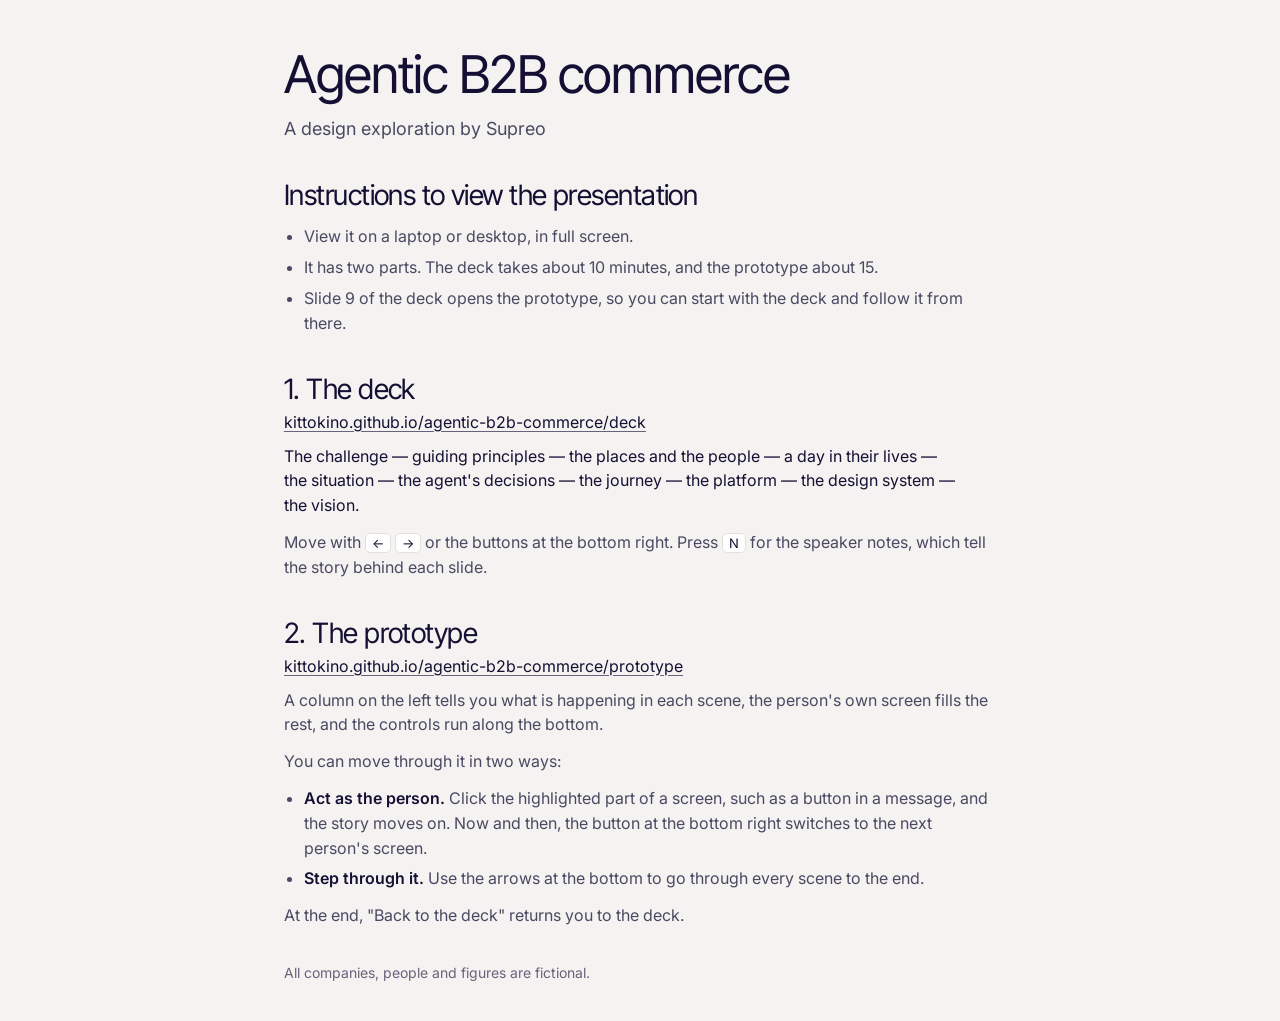
==== index.html @ 4f44b6f1 "Start page: the prototype's screen described in one sentence Co-Authored-By: Claude Opus 5.5 <norepl" ====
<!doctype html>
<html lang="en">
<head>
  <meta charset="utf-8">
  <meta name="viewport" content="width=device-width, initial-scale=1">
  <title>Agentic B2B Commerce</title>
  <meta name="description" content="A design exploration of B2B commerce with agentic AI: a slide deck and a working prototype.">
  <link rel="preconnect" href="https://fonts.googleapis.com">
  <link rel="preconnect" href="https://fonts.gstatic.com" crossorigin>
  <link href="https://fonts.googleapis.com/css2?family=Instrument+Serif:ital@1&family=Inter+Tight:wght@400;500&family=Inter:wght@400;500;600;700&display=swap" rel="stylesheet">
  <link rel="stylesheet" href="shared/tokens.css?v=3">
  <link rel="stylesheet" href="shared/components.css?v=5">
  <style>
    * { box-sizing: border-box; }
    body { margin: 0; background: var(--bg); color: var(--ink); font-family: var(--font); -webkit-font-smoothing: antialiased; }
    main { max-width: 760px; margin: 0 auto; padding: 48px 24px 40px; }
    h1 { font-family: var(--font-display); font-weight: 400; font-size: 52px; line-height: 1.05; letter-spacing: -.02em; margin: 0; }
    .by { margin: 12px 0 0; font-size: 18px; color: var(--ink-2); }
    section { margin-top: 36px; }
    h2 { font-family: var(--font-display); font-weight: 400; font-size: 28px; letter-spacing: -.02em; margin: 0; }
    .url { display: inline-block; margin-top: 6px; font-size: 16px; color: var(--ink); text-decoration: underline; text-underline-offset: 3px; text-decoration-color: var(--ink-3); word-break: break-word; }
    .url:hover { text-decoration-color: var(--ink); }
    .url:focus-visible { outline: 2px solid var(--ink); outline-offset: 3px; border-radius: 2px; }
    p { font-size: 16px; line-height: 1.55; color: var(--ink-2); margin: 12px 0 0; }
    .reel { color: var(--ink); }
    /* Each stop stays on one line; lines break only between stops. */
    .reel span { white-space: nowrap; }
    ul { margin: 12px 0 0; padding-left: 20px; font-size: 16px; line-height: 1.55; color: var(--ink-2); }
    li + li { margin-top: 6px; }
    li b { color: var(--ink); font-weight: 600; }
    kbd { font-family: var(--font); font-size: 13px; padding: 1px 6px; border: 1px solid var(--line); border-radius: 5px; background: var(--surface); color: var(--ink); }
    footer { margin-top: 36px; font-size: 14px; color: var(--ink-3); }
    @media (max-width: 560px) { main { padding-top: 40px; } h1 { font-size: 40px; } }
  </style>
</head>
<body>
<main>
  <h1>Agentic B2B commerce</h1>
  <p class="by">A design exploration by Supreo</p>

  <section>
    <h2>Instructions to view the presentation</h2>
    <ul>
      <li>View it on a laptop or desktop, in full screen.</li>
      <li>It has two parts. The deck takes about 10 minutes, and the prototype about 15.</li>
      <li>Slide 9 of the deck opens the prototype, so you can start with the deck and follow it from there.</li>
    </ul>
  </section>

  <section>
    <h2>1. The deck</h2>
    <!-- Named tabs: the prototype's "Back to the deck" switches to the deck's tab. -->
    <a class="url" href="deck/" target="kade-deck">kittokino.github.io/agentic-b2b-commerce/deck</a>
    <p class="reel"><span>The challenge&nbsp;—</span> <span>guiding principles&nbsp;—</span> <span>the places and the people&nbsp;—</span> <span>a day in their lives&nbsp;—</span> <span>the situation&nbsp;—</span> <span>the agent's decisions&nbsp;—</span> <span>the journey&nbsp;—</span> <span>the platform&nbsp;—</span> <span>the design system&nbsp;—</span> <span>the vision.</span></p>
    <p class="keys">Move with <kbd>←</kbd> <kbd>→</kbd> or the buttons at the bottom right. Press <kbd>N</kbd> for the speaker notes, which tell the story behind each slide.</p>
  </section>

  <section>
    <h2>2. The prototype</h2>
    <a class="url" href="prototype/" target="kade-prototype">kittokino.github.io/agentic-b2b-commerce/prototype</a>
    <p>A column on the left tells you what is happening in each scene, the person's own screen fills the rest, and the controls run along the bottom.</p>
    <p>You can move through it in two ways:</p>
    <ul>
      <li><b>Act as the person.</b> Click the highlighted part of a screen, such as a button in a message, and the story moves on. Now and then, the button at the bottom right switches to the next person's screen.</li>
      <li><b>Step through it.</b> Use the arrows at the bottom to go through every scene to the end.</li>
    </ul>
    <p>At the end, "Back to the deck" returns you to the deck.</p>
  </section>

  <footer>All companies, people and figures are fictional.</footer>
</main>
</body>
</html>
---- shared/tokens.css ----
/* Design tokens shared by the deck and the prototype: one source for colour and type. */
:root {
  --bg: #f5f3f1;
  --surface: #ffffff;
  --ink: #150f33;
  --ink-2: #4b4862;
  --ink-3: #67637a;  /* 4.7:1 or better on every background we use */
  --line: #e3e0da;
  --red: #e2103c;
  --red-soft: #fce4e9;
  --red-text: #c40e35;  /* red words: 5:1 or better on every background we use; --red stays for shapes */

  /* Status: the only colours besides red and navy. */
  --done: #2f7a49;
  --done-soft: #e3f1e6;
  --wait: #e2103c;
  --wait-soft: #fce4e9;
  --suggest: #9a6200;
  --suggest-soft: #fbefd8;
  --person: #150f33;
  --person-soft: #e9e8f0;

  --radius: 14px;
  --font-display: "Inter Tight", "Inter", system-ui, sans-serif;
  --font: "Inter", system-ui, -apple-system, "Segoe UI", sans-serif;
  --font-voice: "Instrument Serif", Georgia, serif;
}
---- shared/components.css ----
/* Components shared by the deck and the prototype. They read only the tokens. */

.ico { width: 1em; height: 1em; fill: none; stroke: currentColor; stroke-width: 1.6; stroke-linecap: round; stroke-linejoin: round; flex: none; }


/* Status: a small mark and plain text, no filled pill. Colour is kept for the agent's stop.
   ✓ done · ● waiting on someone · ● in red: the agent stopped · faint: received, not yet checked */
.status { display: inline-flex; align-items: center; gap: 7px; font-size: 14px; font-weight: 600; line-height: 1.3; color: var(--ink); white-space: nowrap; }
.status::before { content: ""; flex: none; width: 7px; height: 7px; border-radius: 50%; background: currentColor; }
.status .ico { font-size: 15px; stroke-width: 2.2; }
.status.done::before { display: none; }
.status.wait { color: var(--red-text); }
.status.plain { color: var(--ink-3); font-weight: 500; }

/* Faces */
.face { width: 56px; height: 56px; border-radius: 50%; background: var(--surface); border: 1px solid var(--line); overflow: hidden; flex: none; display: grid; place-items: center; }
.face img { width: 100%; height: 100%; object-fit: cover; }
/* The agent: navy warming into red from the top right (our two colours), no ring.
   Drawn slightly smaller so it balances against the white human faces. */
.face.agent {
  border: 0; color: #fff; font-size: 26px; transform: scale(.92);
  background:
    radial-gradient(90% 90% at 88% 10%, rgba(226, 16, 60, .95) 0%, rgba(226, 16, 60, .45) 38%, rgba(226, 16, 60, 0) 70%),
    radial-gradient(70% 70% at 12% 95%, rgba(92, 82, 150, .55) 0%, rgba(92, 82, 150, 0) 70%),
    var(--ink);
}
.face.sm { width: 36px; height: 36px; }
.face.sm.agent { font-size: 17px; }
.face.xs { width: 28px; height: 28px; }
.face.xs.agent { font-size: 14px; }

/* Priya's own assistant: outlined sparkle, no red ring (not Sana's agent). */
.assistant { display: inline-grid; place-items: center; width: 20px; height: 20px; border-radius: 50%; border: 1.5px solid var(--ink); color: var(--ink); font-size: 11px; flex: none; }
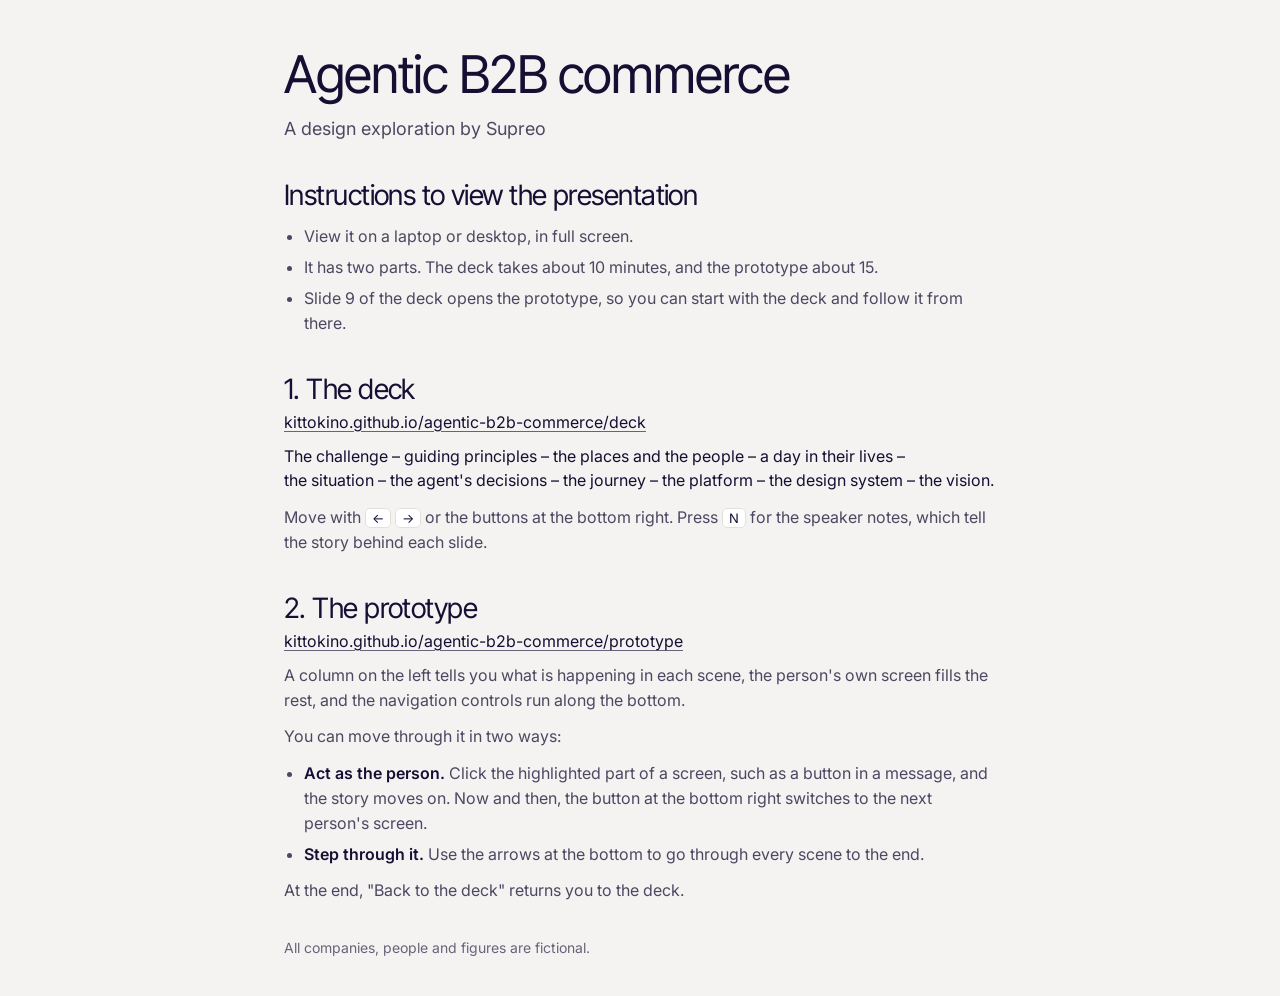
==== commit df681ca7: "Start page: en dashes in the deck's highlights; 'navigation controls' Co-Authored-By: Claude Opus 5." ====
--- a/index.html
+++ b/index.html
@@ -51,14 +51,14 @@
     <h2>1. The deck</h2>
     <!-- Named tabs: the prototype's "Back to the deck" switches to the deck's tab. -->
     <a class="url" href="deck/" target="kade-deck">kittokino.github.io/agentic-b2b-commerce/deck</a>
-    <p class="reel"><span>The challenge&nbsp;—</span> <span>guiding principles&nbsp;—</span> <span>the places and the people&nbsp;—</span> <span>a day in their lives&nbsp;—</span> <span>the situation&nbsp;—</span> <span>the agent's decisions&nbsp;—</span> <span>the journey&nbsp;—</span> <span>the platform&nbsp;—</span> <span>the design system&nbsp;—</span> <span>the vision.</span></p>
+    <p class="reel"><span>The challenge&nbsp;–</span> <span>guiding principles&nbsp;–</span> <span>the places and the people&nbsp;–</span> <span>a day in their lives&nbsp;–</span> <span>the situation&nbsp;–</span> <span>the agent's decisions&nbsp;–</span> <span>the journey&nbsp;–</span> <span>the platform&nbsp;–</span> <span>the design system&nbsp;–</span> <span>the vision.</span></p>
     <p class="keys">Move with <kbd>←</kbd> <kbd>→</kbd> or the buttons at the bottom right. Press <kbd>N</kbd> for the speaker notes, which tell the story behind each slide.</p>
   </section>
 
   <section>
     <h2>2. The prototype</h2>
     <a class="url" href="prototype/" target="kade-prototype">kittokino.github.io/agentic-b2b-commerce/prototype</a>
-    <p>A column on the left tells you what is happening in each scene, the person's own screen fills the rest, and the controls run along the bottom.</p>
+    <p>A column on the left tells you what is happening in each scene, the person's own screen fills the rest, and the navigation controls run along the bottom.</p>
     <p>You can move through it in two ways:</p>
     <ul>
       <li><b>Act as the person.</b> Click the highlighted part of a screen, such as a button in a message, and the story moves on. Now and then, the button at the bottom right switches to the next person's screen.</li>
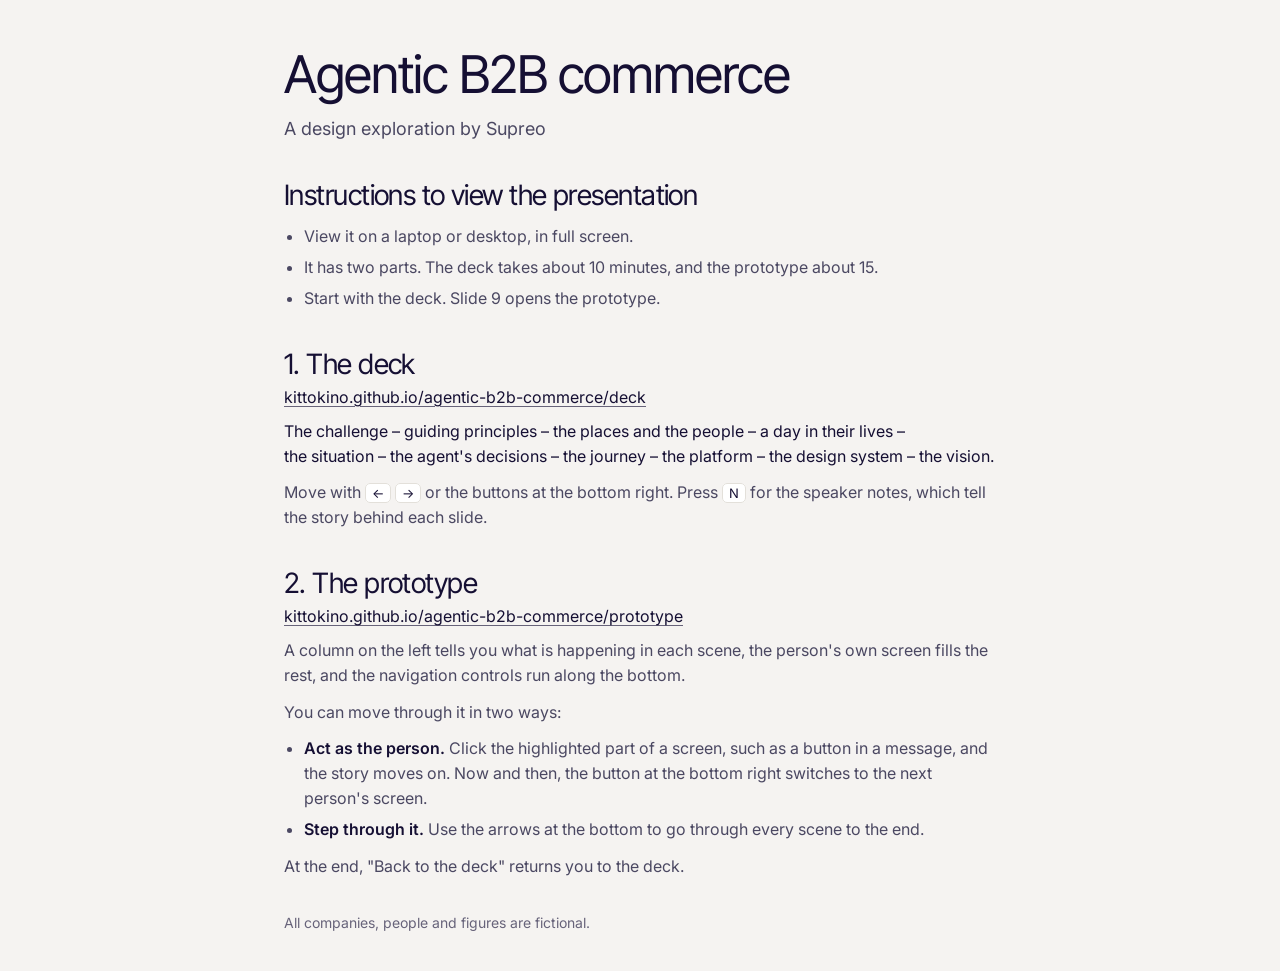
==== commit 41eeb1fd: "Start page: shorter instruction about slide 9, and no orphaned last words Co-Authored-By: Claude Opu" ====
--- a/index.html
+++ b/index.html
@@ -29,6 +29,8 @@
     li + li { margin-top: 6px; }
     li b { color: var(--ink); font-weight: 600; }
     kbd { font-family: var(--font); font-size: 13px; padding: 1px 6px; border: 1px solid var(--line); border-radius: 5px; background: var(--surface); color: var(--ink); }
+    /* No single word left alone on a paragraph's last line, where the browser supports it. */
+    p, li { text-wrap: pretty; }
     footer { margin-top: 36px; font-size: 14px; color: var(--ink-3); }
     @media (max-width: 560px) { main { padding-top: 40px; } h1 { font-size: 40px; } }
   </style>
@@ -43,7 +45,7 @@
     <ul>
       <li>View it on a laptop or desktop, in full screen.</li>
       <li>It has two parts. The deck takes about 10 minutes, and the prototype about 15.</li>
-      <li>Slide 9 of the deck opens the prototype, so you can start with the deck and follow it from there.</li>
+      <li>Start with the deck. Slide 9 opens the prototype.</li>
     </ul>
   </section>
 
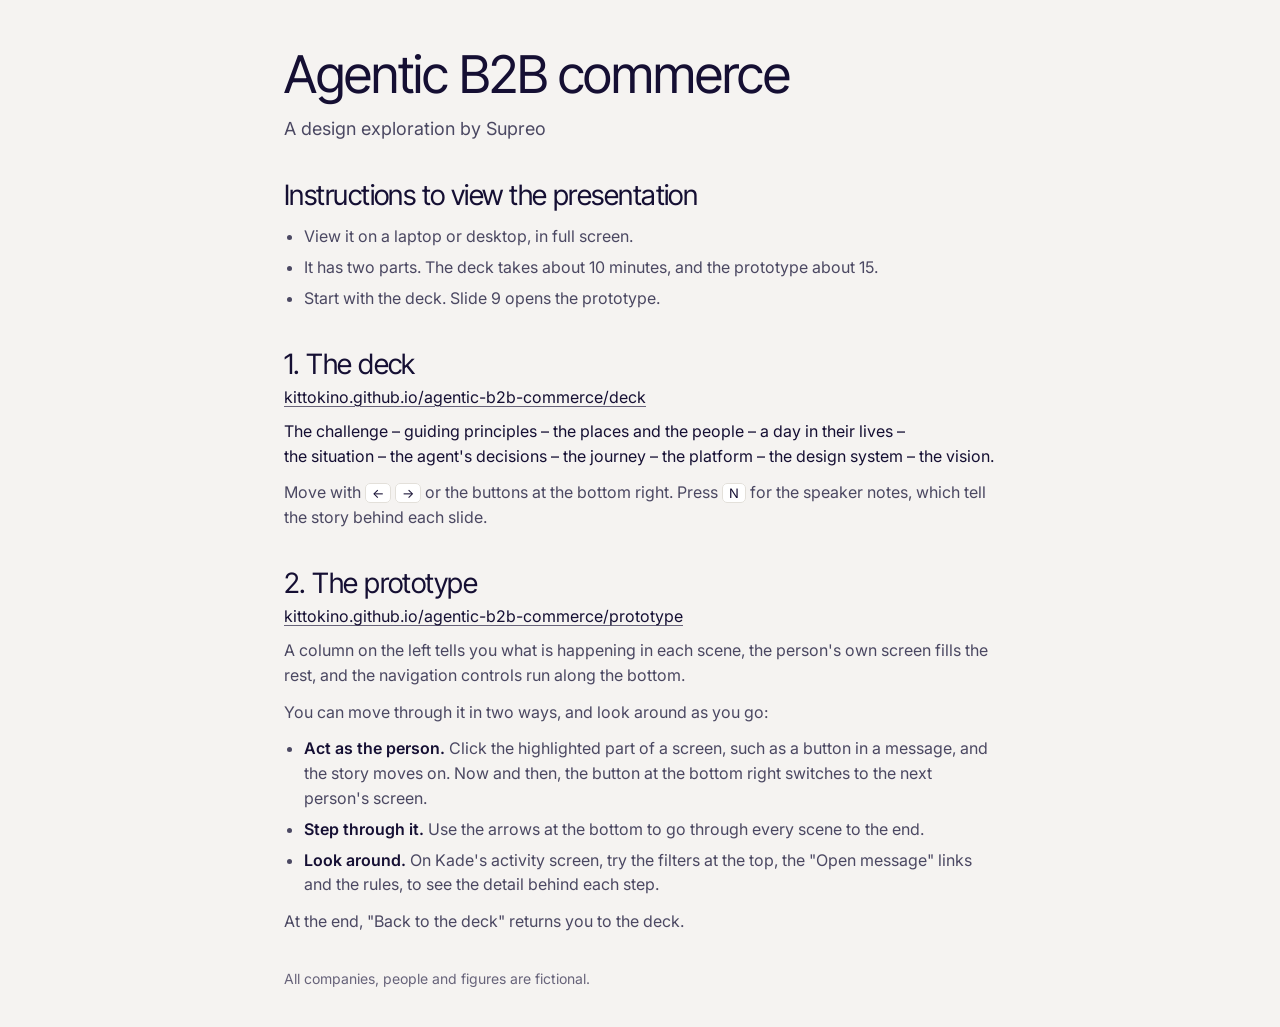
==== commit e33411e7: "Start page: invite readers to look around the prototype (filters, messages, rules) Co-Authored-By: C" ====
--- a/index.html
+++ b/index.html
@@ -61,10 +61,11 @@
     <h2>2. The prototype</h2>
     <a class="url" href="prototype/" target="kade-prototype">kittokino.github.io/agentic-b2b-commerce/prototype</a>
     <p>A column on the left tells you what is happening in each scene, the person's own screen fills the rest, and the navigation controls run along the bottom.</p>
-    <p>You can move through it in two ways:</p>
+    <p>You can move through it in two ways, and look around as you go:</p>
     <ul>
       <li><b>Act as the person.</b> Click the highlighted part of a screen, such as a button in a message, and the story moves on. Now and then, the button at the bottom right switches to the next person's screen.</li>
       <li><b>Step through it.</b> Use the arrows at the bottom to go through every scene to the end.</li>
+      <li><b>Look around.</b> On Kade's activity screen, try the filters at the top, the "Open message" links and the rules, to see the detail behind each step.</li>
     </ul>
     <p>At the end, "Back to the deck" returns you to the deck.</p>
   </section>
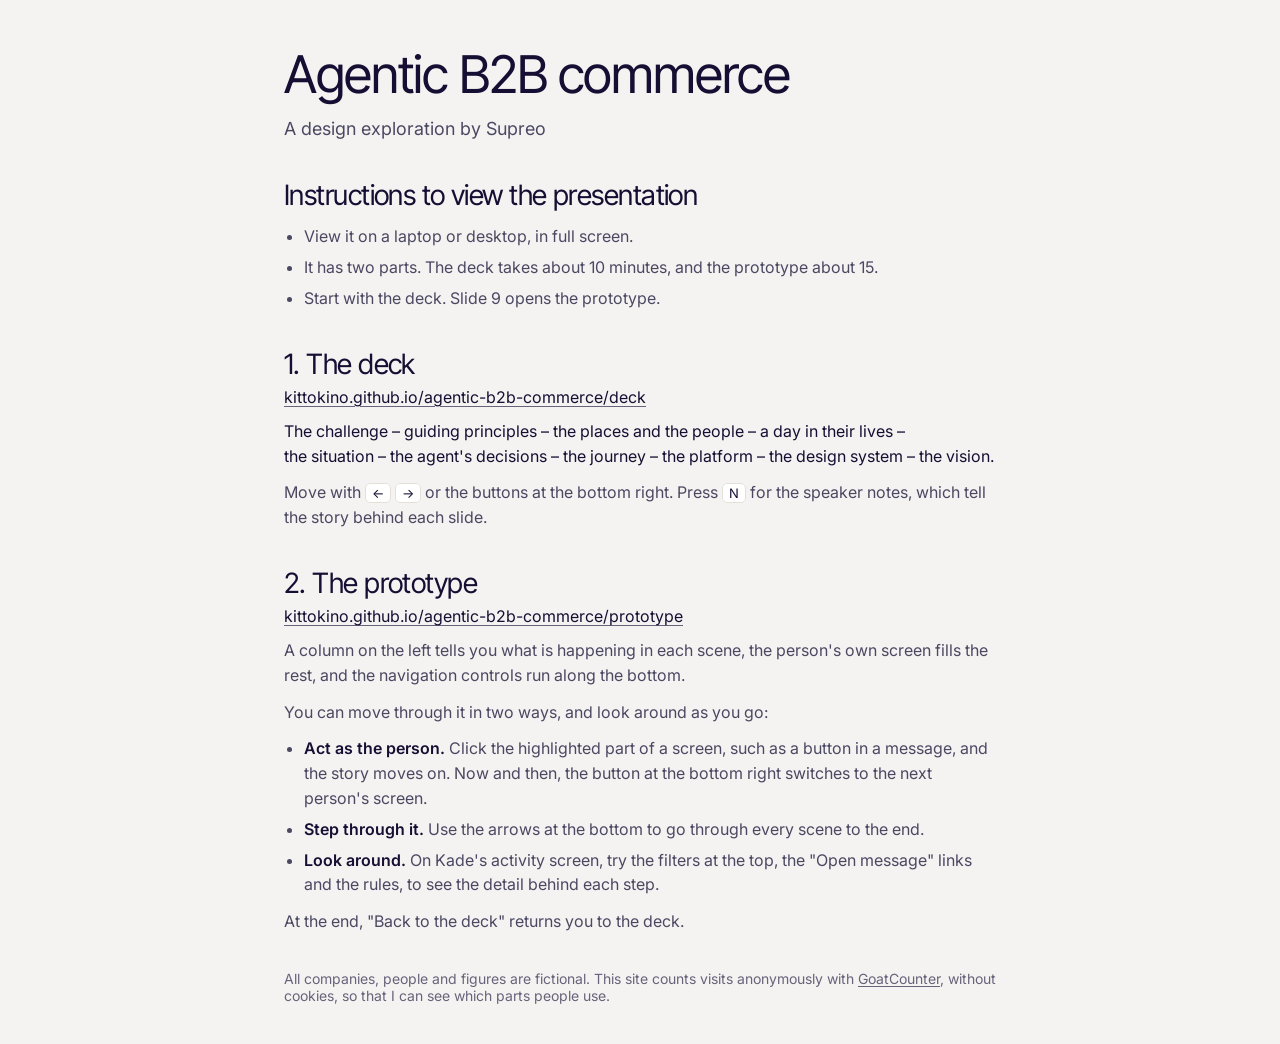
==== commit b3842789: "Start page: say that visits are counted anonymously with GoatCounter Co-Authored-By: Claude Opus 5.5" ====
--- a/index.html
+++ b/index.html
@@ -31,6 +31,7 @@
     kbd { font-family: var(--font); font-size: 13px; padding: 1px 6px; border: 1px solid var(--line); border-radius: 5px; background: var(--surface); color: var(--ink); }
     /* No single word left alone on a paragraph's last line, where the browser supports it. */
     p, li { text-wrap: pretty; }
+    footer a { color: inherit; text-underline-offset: 2px; }
     footer { margin-top: 36px; font-size: 14px; color: var(--ink-3); }
     @media (max-width: 560px) { main { padding-top: 40px; } h1 { font-size: 40px; } }
   </style>
@@ -70,7 +71,8 @@
     <p>At the end, "Back to the deck" returns you to the deck.</p>
   </section>
 
-  <footer>All companies, people and figures are fictional.</footer>
+  <footer>All companies, people and figures are fictional. This site counts visits anonymously with <a href="https://www.goatcounter.com" target="_blank" rel="noopener">GoatCounter</a>, without cookies, so that I can see which parts people use.</footer>
 </main>
+<script src="count.js?v=2"></script>
 </body>
 </html>
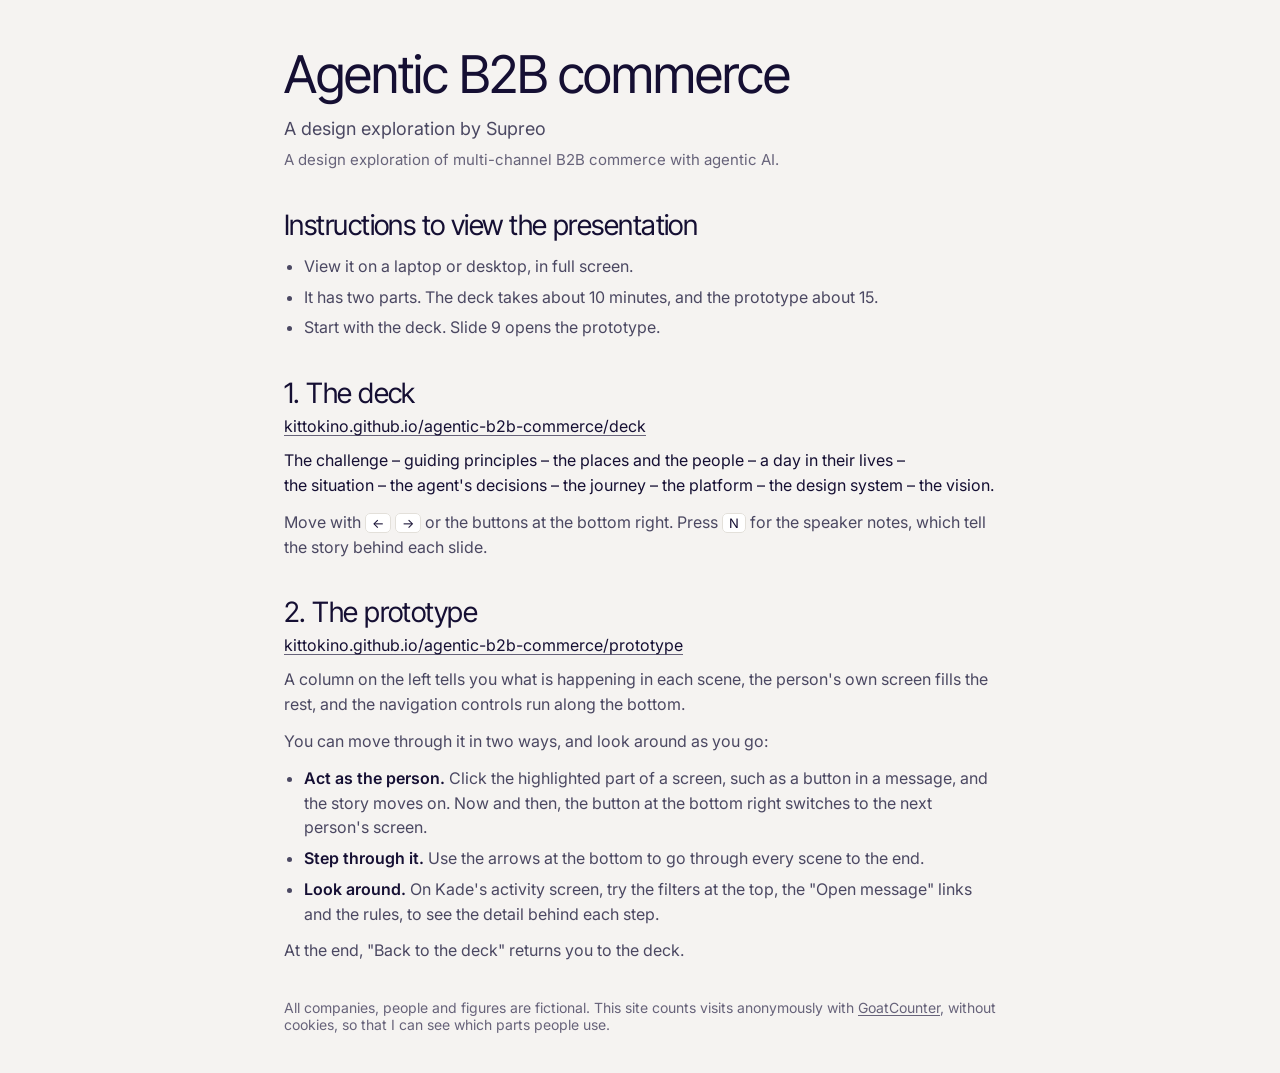
==== commit 50e3eea8: "Use a generic name for the commerce platform; add a short description to the start page The deck, th" ====
--- a/index.html
+++ b/index.html
@@ -3,19 +3,20 @@
 <head>
   <meta charset="utf-8">
   <meta name="viewport" content="width=device-width, initial-scale=1">
-  <title>Agentic B2B Commerce</title>
+  <title>Agentic B2B Commerce – Instructions</title>
   <meta name="description" content="A design exploration of B2B commerce with agentic AI: a slide deck and a working prototype.">
   <link rel="preconnect" href="https://fonts.googleapis.com">
   <link rel="preconnect" href="https://fonts.gstatic.com" crossorigin>
   <link href="https://fonts.googleapis.com/css2?family=Instrument+Serif:ital@1&family=Inter+Tight:wght@400;500&family=Inter:wght@400;500;600;700&display=swap" rel="stylesheet">
   <link rel="stylesheet" href="shared/tokens.css?v=3">
-  <link rel="stylesheet" href="shared/components.css?v=5">
+  <link rel="stylesheet" href="shared/components.css?v=6">
   <style>
     * { box-sizing: border-box; }
     body { margin: 0; background: var(--bg); color: var(--ink); font-family: var(--font); -webkit-font-smoothing: antialiased; }
     main { max-width: 760px; margin: 0 auto; padding: 48px 24px 40px; }
     h1 { font-family: var(--font-display); font-weight: 400; font-size: 52px; line-height: 1.05; letter-spacing: -.02em; margin: 0; }
     .by { margin: 12px 0 0; font-size: 18px; color: var(--ink-2); }
+    .about { margin: 6px 0 0; font-size: 15px; color: var(--ink-3); }
     section { margin-top: 36px; }
     h2 { font-family: var(--font-display); font-weight: 400; font-size: 28px; letter-spacing: -.02em; margin: 0; }
     .url { display: inline-block; margin-top: 6px; font-size: 16px; color: var(--ink); text-decoration: underline; text-underline-offset: 3px; text-decoration-color: var(--ink-3); word-break: break-word; }
@@ -40,6 +41,7 @@
 <main>
   <h1>Agentic B2B commerce</h1>
   <p class="by">A design exploration by Supreo</p>
+  <p class="about">A design exploration of multi-channel B2B commerce with agentic AI.</p>
 
   <section>
     <h2>Instructions to view the presentation</h2>
--- a/shared/components.css
+++ b/shared/components.css
@@ -29,6 +29,6 @@
 .face.xs { width: 28px; height: 28px; }
 .face.xs.agent { font-size: 14px; }
 
-/* Priya's own assistant: outlined sparkle, no red ring (not Sana's agent). */
+/* Priya's own assistant: outlined sparkle, no red ring (not the supplier's agent). */
 .assistant { display: inline-grid; place-items: center; width: 20px; height: 20px; border-radius: 50%; border: 1.5px solid var(--ink); color: var(--ink); font-size: 11px; flex: none; }
 
